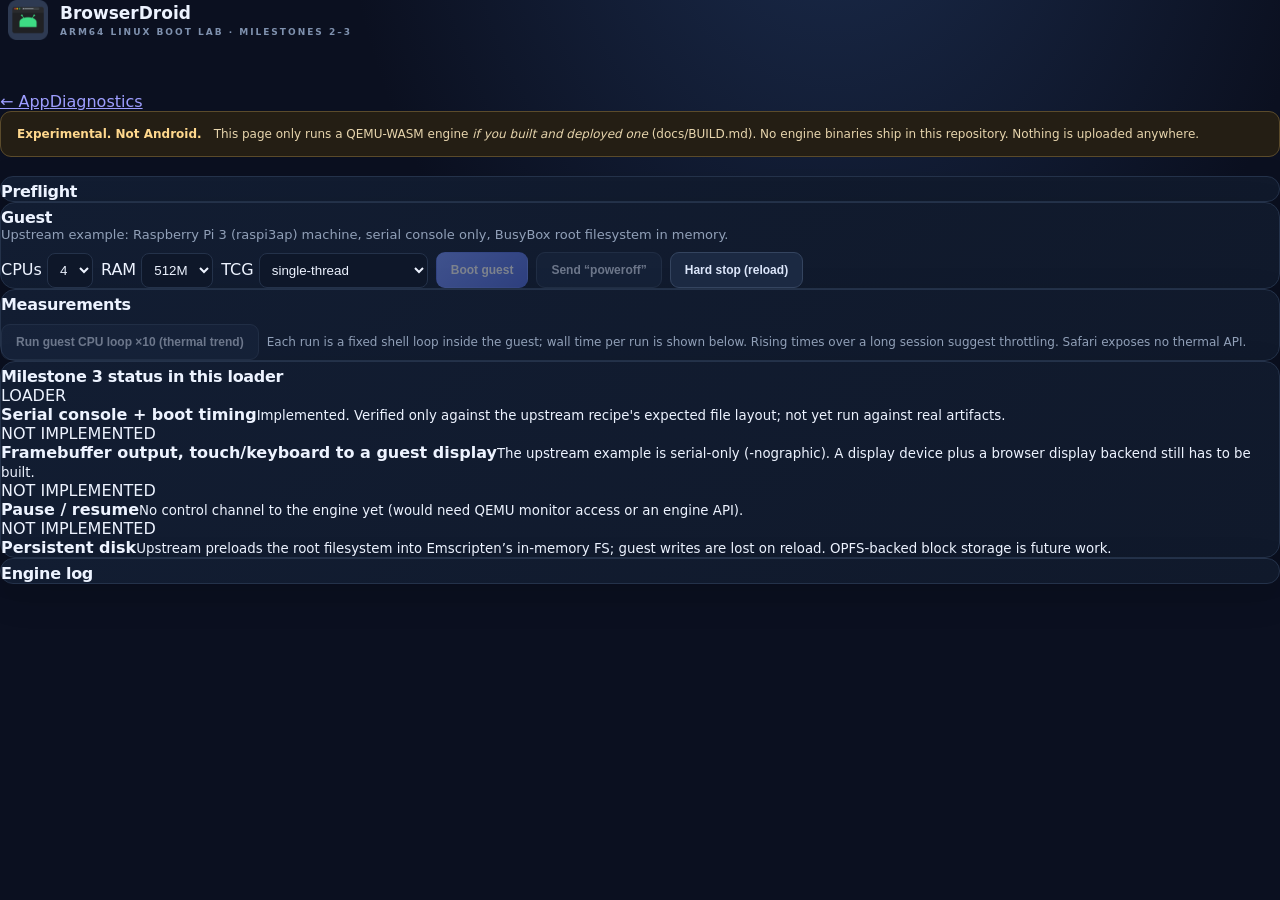
==== lab.html @ a21ec4db "Add files via upload" ====
<!doctype html>
<html lang="en">
<head>
  <meta charset="UTF-8">
  <meta name="viewport" content="width=device-width,initial-scale=1,viewport-fit=cover">
  <meta name="theme-color" content="#0b1020">
  <link rel="manifest" href="./manifest.webmanifest">
  <link rel="icon" href="./assets/favicon-32.png" type="image/png" sizes="32x32">
  <link rel="apple-touch-icon" href="./assets/apple-touch-icon.png">
  <link rel="stylesheet" href="./src/styles.css">
  <link rel="stylesheet" href="./src/diagnostics.css">
  <link rel="stylesheet" href="./vendor/xterm.css">
  <title>BrowserDroid — ARM64 Linux boot lab</title>
  <style>
    .lab-grid{display:grid;grid-template-columns:minmax(0,1fr);gap:14px}
    #terminal{background:#000;border-radius:10px;padding:6px;min-height:200px;overflow:hidden}
    .lab-controls{display:flex;gap:8px;flex-wrap:wrap;align-items:center;margin-top:10px}
    .lab-controls select{background:var(--panel2);color:var(--text);border:1px solid var(--line);border-radius:8px;padding:8px}
    .metrics div{display:grid;grid-template-columns:200px 1fr;gap:10px;padding:6px 0;border-top:1px solid var(--line);font-size:13px}
    .metrics div:first-child{border-top:0}.metrics b{color:#8495b1;font-weight:600}
    #bench-table{width:100%;font-size:12.5px;border-collapse:collapse;margin-top:8px}#bench-table td,#bench-table th{padding:4px 6px;border-top:1px solid var(--line);text-align:left}
    #log{max-height:180px;overflow:auto;font:11.5px ui-monospace,monospace;color:var(--muted);white-space:pre-wrap;margin:0}
  </style>
</head>
<body>
  <div class="diag-page">
    <header class="diag-top">
      <a class="brand" href="./"><img class="brand-icon" src="./assets/icon-192.png" alt="BrowserDroid" width="40" height="40"><span>BrowserDroid<small>ARM64 LINUX BOOT LAB · MILESTONES 2–3</small></span></a>
      <nav><a href="./">← App</a><a href="./diagnostics.html">Diagnostics</a></nav>
    </header>

    <div class="notice"><strong>Experimental. Not Android.</strong><span>This page only runs a QEMU-WASM engine <em>if you built and deployed one</em> (docs/BUILD.md). No engine binaries ship in this repository. Nothing is uploaded anywhere.</span></div>

    <section class="panel diag-group"><h2>Preflight</h2><div id="preflight"></div></section>

    <section class="panel diag-group"><h2>Guest</h2>
      <p class="legend" style="margin:0 0 8px;color:var(--muted);font-size:13px">Upstream example: Raspberry Pi 3 (raspi3ap) machine, serial console only, BusyBox root filesystem in memory.</p>
      <div class="lab-controls">
        <label>CPUs <select id="opt-smp"><option>1</option><option>2</option><option selected>4</option></select></label>
        <label>RAM <select id="opt-ram"><option>256M</option><option selected>512M</option></select></label>
        <label>TCG <select id="opt-mttcg"><option value="single" selected>single-thread</option><option value="multi">multi-thread (MTTCG)</option></select></label>
        <button class="btn primary" id="boot-btn" disabled>Boot guest</button>
        <button class="btn secondary" id="poweroff-btn" disabled>Send “poweroff”</button>
        <button class="btn secondary" id="stop-btn">Hard stop (reload)</button>
      </div>
      <div id="terminal" style="margin-top:12px" hidden></div>
    </section>

    <section class="panel diag-group"><h2>Measurements</h2>
      <div class="metrics" id="metrics"></div>
      <div class="lab-controls"><button class="btn secondary" id="bench-btn" disabled>Run guest CPU loop ×10 (thermal trend)</button><span id="bench-note" style="color:var(--muted);font-size:12px">Each run is a fixed shell loop inside the guest; wall time per run is shown below. Rising times over a long session suggest throttling. Safari exposes no thermal API.</span></div>
      <table id="bench-table" hidden><thead><tr><th>Run</th><th>Wall time</th><th>Main-thread max lag</th></tr></thead><tbody></tbody></table>
    </section>

    <section class="panel diag-group"><h2>Milestone 3 status in this loader</h2>
      <div class="diag-row"><span class="badge s-PASS">LOADER</span><div><strong>Serial console + boot timing</strong><small>Implemented. Verified only against the upstream recipe's expected file layout; not yet run against real artifacts.</small></div></div>
      <div class="diag-row"><span class="badge s-NA">NOT IMPLEMENTED</span><div><strong>Framebuffer output, touch/keyboard to a guest display</strong><small>The upstream example is serial-only (-nographic). A display device plus a browser display backend still has to be built.</small></div></div>
      <div class="diag-row"><span class="badge s-NA">NOT IMPLEMENTED</span><div><strong>Pause / resume</strong><small>No control channel to the engine yet (would need QEMU monitor access or an engine API).</small></div></div>
      <div class="diag-row"><span class="badge s-NA">NOT IMPLEMENTED</span><div><strong>Persistent disk</strong><small>Upstream preloads the root filesystem into Emscripten’s in-memory FS; guest writes are lost on reload. OPFS-backed block storage is future work.</small></div></div>
    </section>

    <section class="panel diag-group"><h2>Engine log</h2><pre id="log"></pre></section>
  </div>
  <script type="module" src="./src/lab.js"></script>
</body>
</html>
---- src/styles.css ----
:root{color-scheme:dark;--bg:#0b1020;--panel:#111a2d;--panel2:#0e1729;--line:#24324a;--text:#edf3ff;--muted:#91a0b8;--blue:#6c8cff;--cyan:#58d5df;--green:#56d6a0;--amber:#f4c46b;font-family:Inter,ui-sans-serif,system-ui,-apple-system,BlinkMacSystemFont,"Segoe UI",sans-serif}*{box-sizing:border-box}body{margin:0;background:radial-gradient(ellipse at 65% -20%,#1b2c4d 0,transparent 42%),var(--bg);color:var(--text);min-height:100vh}.app-shell{min-height:100vh;display:grid;grid-template-columns:245px minmax(0,1fr)}.sidebar{border-right:1px solid var(--line);background:#0a1120;padding:26px 17px;display:flex;flex-direction:column;min-height:100vh}.brand{display:flex;gap:12px;align-items:center;color:var(--text);font-weight:750;font-size:17px;text-decoration:none;margin:0 8px 52px}.brand small{display:block;color:#7f91ae;font-size:9px;letter-spacing:2px;margin-top:4px}.brand-mark{display:grid;place-items:center;width:39px;height:39px;border-radius:12px;background:linear-gradient(145deg,#829cff,#4e65d9);font-size:22px;color:white;box-shadow:0 8px 25px #536bd744}.nav-label,.eyebrow{font-size:10px;letter-spacing:1.7px;font-weight:750;color:#8495b1}.nav-label{padding:0 11px 12px}.nav-item{width:100%;border:0;background:transparent;color:#a9b7ce;text-align:left;padding:12px;border-radius:9px;margin:3px 0;display:flex;gap:12px;align-items:center;font:inherit;font-size:13px;cursor:pointer}.nav-item span{font-size:18px;width:20px;text-align:center}.nav-item b{margin-left:auto;font-size:11px;color:#8fa1bd}.nav-item.active,.nav-item:hover{background:#182642;color:#fff}.sidebar-bottom{margin-top:auto;color:#8495ae;font-size:11px;line-height:1.6;padding:15px 9px 0}.sidebar-bottom p{margin:9px 0}.sidebar-bottom a{color:#9db2ff;text-decoration:none}.local-chip,.status-pill{display:inline-flex;align-items:center;gap:8px;border:1px solid #29483f;background:#10251f;color:#8de0b9;border-radius:30px;padding:7px 10px;font-size:10px}.local-chip i,.status-pill i{width:6px;height:6px;background:var(--green);border-radius:50%}.main{min-width:0;padding:28px clamp(18px,3vw,44px) 20px;max-width:1600px;width:100%;margin:auto}.topbar{display:flex;align-items:center;justify-content:space-between;margin-bottom:27px}.topbar h1{font-size:26px;letter-spacing:-.8px;margin:5px 0 0}.top-actions{display:flex;align-items:center;gap:15px}.avatar,.icon-btn{border:1px solid var(--line);background:#172239;color:#dce6fa;border-radius:11px;width:37px;height:37px}.mobile-menu{display:none}.view{display:none}.view.active{display:block}.notice{display:flex;gap:12px;align-items:flex-start;padding:13px 16px;border:1px solid #5b4b2b;background:#241e14;border-radius:11px;color:#e7d5ad;font-size:12px;line-height:1.5;margin-bottom:19px}.notice strong{white-space:nowrap;color:#ffd88d}.device-layout{display:grid;grid-template-columns:minmax(0,1.55fr) minmax(280px,.85fr);gap:18px}.panel{background:linear-gradient(145deg,#121d32,#10192b);border:1px solid var(--line);border-radius:15px;box-shadow:0 12px 36px #0002}.device-panel{padding:19px}.panel-head{display:flex;justify-content:space-between;align-items:center}.panel h2{font-size:16px;margin:5px 0 0;letter-spacing:-.3px}.tag{font-size:9px;letter-spacing:1px;border-radius:5px;padding:6px 8px}.muted{color:#91a0b8;background:#202b40}.device-stage{min-height:480px;display:grid;place-items:center;margin:16px 0;background:radial-gradient(ellipse,#1c2d4c 0,transparent 65%);border:1px dashed #2d3c56;border-radius:12px}.phone-frame{width:226px;height:425px;border:6px solid #3a4962;border-radius:31px;padding:7px;background:#070b13;box-shadow:0 25px 60px #0008;position:relative}.phone-camera{position:absolute;z-index:2;top:8px;left:50%;transform:translateX(-50%);width:54px;height:10px;background:#02050a;border-radius:20px}.phone-screen{height:100%;border-radius:20px;background:linear-gradient(160deg,#17233a,#0c1323 65%);display:flex;flex-direction:column;align-items:center;text-align:center;padding:16px 17px;color:#dce6fa}.screen-status{display:flex;justify-content:space-between;width:100%;font-size:9px;color:#9eacc3}.android-mark{font-size:49px;color:#819bff;margin-top:55px}.phone-screen h3{font-size:17px;line-height:1.3;margin:6px 0}.phone-screen p{font-size:10px;line-height:1.6;color:#94a4bd}.boot-state{font-size:9px;color:#e5c47f;margin-top:auto;margin-bottom:17px}.boot-state span{display:inline-block;width:6px;height:6px;border-radius:50%;background:var(--amber);margin-right:5px}.device-controls{display:flex;align-items:center;gap:10px;flex-wrap:wrap}.btn{border:1px solid transparent;border-radius:9px;padding:10px 14px;font-weight:650;font-size:12px;cursor:pointer}.btn:disabled{opacity:.45;cursor:not-allowed}.primary{background:linear-gradient(135deg,#7894ff,#526de0);color:white}.secondary{background:#1b2942;border-color:#34445f;color:#dce6fa}.control-hint{font-size:10px;color:#8191aa}.right-column{display:flex;flex-direction:column;gap:18px}.quick-panel,.specs-panel{padding:18px}.count{background:#1c2c49;color:#a9bcff;border-radius:7px;padding:5px 9px;font-size:11px}.muted-copy{font-size:11px;line-height:1.6;color:var(--muted);margin:12px 0}.dropzone{border:1px dashed #526b9a;border-radius:10px;background:#15233b;min-height:108px;display:flex;flex-direction:column;justify-content:center;align-items:center;cursor:pointer;gap:5px}.dropzone:hover{border-color:#8ca4ff;background:#1a2b4a}.upload-icon{font-size:22px;color:#9cb0ff}.dropzone strong{font-size:12px}.dropzone small{font-size:10px;color:#91a0b8}.recent-list{margin-top:12px}.empty-small{font-size:11px;color:#7f8fa9;padding:12px 0}.recent-item{display:flex;align-items:center;gap:9px;padding:8px 0;border-bottom:1px solid #202d43;font-size:11px}.file-icon{display:grid;place-items:center;width:29px;height:32px;background:#25375b;border-radius:6px;color:#b5c4ff;font-size:9px;font-weight:bold}.recent-item span:nth-child(2){overflow:hidden;text-overflow:ellipsis;white-space:nowrap;flex:1}.recent-item small{color:#8393ac}.text-btn{border:0;background:none;color:#9eb2ff;padding:12px 0 0;font-size:11px;cursor:pointer}.spec-row{display:flex;justify-content:space-between;gap:10px;padding:12px 0;border-bottom:1px solid #26334a;font-size:10px;color:#93a2b9}.spec-row:last-child{border:0}.spec-row b{font-weight:600;color:#d6e0f2;text-align:right}.section-intro{display:flex;align-items:center;justify-content:space-between;gap:20px;margin:5px 0 22px}.section-intro h2{font-size:23px;margin:6px 0}.section-intro p{font-size:12px;color:var(--muted);margin:0}.table-panel{overflow:hidden}.table-head,.apk-row{display:grid;grid-template-columns:minmax(160px,2fr) 1fr 1fr 100px;gap:15px;align-items:center;padding:14px 18px}.table-head{font-size:9px;letter-spacing:1px;color:#8495b1;background:#0d1627}.apk-row{border-top:1px solid #26334a;font-size:11px}.apk-name{display:flex;align-items:center;gap:10px;min-width:0}.apk-name strong{overflow:hidden;text-overflow:ellipsis;white-space:nowrap}.apk-row small{color:#8b9bb4}.row-actions{display:flex;gap:8px}.mini-btn{border:1px solid #34445f;background:#1b2942;color:#b9c9e5;border-radius:6px;padding:6px 8px;font-size:10px;cursor:pointer}.mini-btn.danger{color:#ff9b9b}.empty-state{padding:35px;text-align:center;color:#8292ab;font-size:12px}.storage-grid{display:grid;grid-template-columns:repeat(3,minmax(0,1fr));gap:15px}.storage-card{padding:19px;display:flex;flex-direction:column;align-items:flex-start;min-height:200px}.storage-card h2{font-size:24px;margin:16px 0 3px}.storage-card p{color:#91a0b8;font-size:11px;margin:0 0 16px}.storage-card small{font-size:10px;color:#8495b1;line-height:1.5;margin-top:12px}.meter{width:100%;height:6px;background:#26344c;border-radius:10px;margin:0 0 5px;overflow:hidden}.meter span{display:block;height:100%;width:0;background:linear-gradient(90deg,#718dff,#55d3d9)}.storage-warning,.roadmap-note{margin-top:17px;padding:18px}.storage-warning{border-color:#57492c;background:#211d15}.storage-warning strong{font-size:12px;color:#f1cf87}.storage-warning p,.roadmap-note p{font-size:11px;line-height:1.7;color:#aab7cb;margin-bottom:0}.status-table{padding:5px 18px}.status-line{display:flex;justify-content:space-between;gap:20px;padding:15px 0;border-bottom:1px solid #26334a;font-size:12px}.status-line:last-child{border:0}.done,.planned{font-size:10px;font-weight:650}.done{color:#70dcae}.planned{color:#e6bd73}.roadmap-note h3{font-size:14px;margin:0}.roadmap-note a{display:inline-block;margin-top:12px;color:#a5b8ff;font-size:11px;text-decoration:none}footer{text-align:center;color:#63738e;font-size:10px;padding:28px 0 8px}.toast{position:fixed;bottom:22px;left:50%;transform:translate(-50%,20px);opacity:0;pointer-events:none;background:#e8efff;color:#14213b;padding:11px 16px;border-radius:9px;font-size:12px;box-shadow:0 10px 30px #0005;transition:.2s;z-index:20}.toast.show{opacity:1;transform:translate(-50%,0)}@media(max-width:1050px){.device-layout{grid-template-columns:1fr}.right-column{display:grid;grid-template-columns:1fr 1fr}.device-stage{min-height:440px}}@media(max-width:760px){.app-shell{display:block}.sidebar{position:fixed;z-index:10;inset:0 auto 0 0;width:260px;transform:translateX(-105%);transition:transform .2s;box-shadow:20px 0 50px #0008}.sidebar.open{transform:translateX(0)}.main{padding:19px 14px}.mobile-menu{display:block;margin-right:10px}.topbar{justify-content:flex-start;gap:10px}.topbar>div:nth-child(2){flex:1}.topbar h1{font-size:21px}.top-actions{gap:7px}.status-pill{font-size:0;padding:9px}.status-pill i{margin:0}.avatar{display:none}.right-column{grid-template-columns:1fr}.device-stage{min-height:420px}.section-intro{align-items:flex-start;flex-direction:column}.storage-grid{grid-template-columns:1fr}.table-head{display:none}.apk-row{grid-template-columns:minmax(120px,1fr) auto;gap:6px}.apk-row>.size-cell,.apk-row>.date-cell{display:none}.row-actions{justify-content:flex-end}.notice{flex-direction:column;gap:4px}.status-line{font-size:11px}.phone-frame{transform:scale(.94)}}
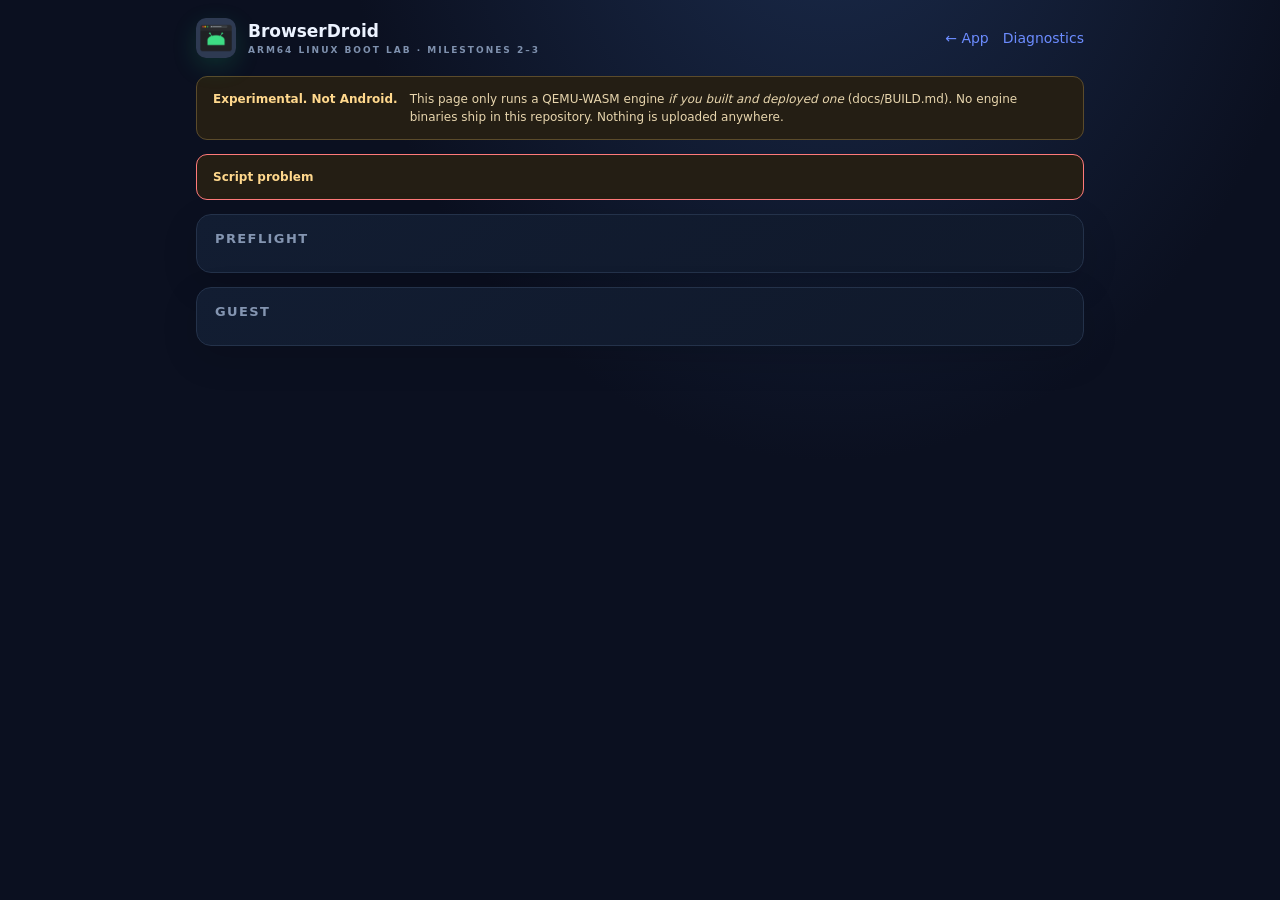
==== commit 61a79780: "Remove guest section and related controls from lab.html" ====
--- a/lab.html
+++ b/lab.html
@@ -31,36 +31,8 @@
 
     <div class="notice"><strong>Experimental. Not Android.</strong><span>This page only runs a QEMU-WASM engine <em>if you built and deployed one</em> (docs/BUILD.md). No engine binaries ship in this repository. Nothing is uploaded anywhere.</span></div>
 
+    <div id="fatal" class="notice" hidden style="border-color:#ff7a7a"><strong>Script problem</strong><span id="fatal-msg"></span></div>
+
     <section class="panel diag-group"><h2>Preflight</h2><div id="preflight"></div></section>
 
     <section class="panel diag-group"><h2>Guest</h2>
-      <p class="legend" style="margin:0 0 8px;color:var(--muted);font-size:13px">Upstream example: Raspberry Pi 3 (raspi3ap) machine, serial console only, BusyBox root filesystem in memory.</p>
-      <div class="lab-controls">
-        <label>CPUs <select id="opt-smp"><option>1</option><option>2</option><option selected>4</option></select></label>
-        <label>RAM <select id="opt-ram"><option>256M</option><option selected>512M</option></select></label>
-        <label>TCG <select id="opt-mttcg"><option value="single" selected>single-thread</option><option value="multi">multi-thread (MTTCG)</option></select></label>
-        <button class="btn primary" id="boot-btn" disabled>Boot guest</button>
-        <button class="btn secondary" id="poweroff-btn" disabled>Send “poweroff”</button>
-        <button class="btn secondary" id="stop-btn">Hard stop (reload)</button>
-      </div>
-      <div id="terminal" style="margin-top:12px" hidden></div>
-    </section>
-
-    <section class="panel diag-group"><h2>Measurements</h2>
-      <div class="metrics" id="metrics"></div>
-      <div class="lab-controls"><button class="btn secondary" id="bench-btn" disabled>Run guest CPU loop ×10 (thermal trend)</button><span id="bench-note" style="color:var(--muted);font-size:12px">Each run is a fixed shell loop inside the guest; wall time per run is shown below. Rising times over a long session suggest throttling. Safari exposes no thermal API.</span></div>
-      <table id="bench-table" hidden><thead><tr><th>Run</th><th>Wall time</th><th>Main-thread max lag</th></tr></thead><tbody></tbody></table>
-    </section>
-
-    <section class="panel diag-group"><h2>Milestone 3 status in this loader</h2>
-      <div class="diag-row"><span class="badge s-PASS">LOADER</span><div><strong>Serial console + boot timing</strong><small>Implemented. Verified only against the upstream recipe's expected file layout; not yet run against real artifacts.</small></div></div>
-      <div class="diag-row"><span class="badge s-NA">NOT IMPLEMENTED</span><div><strong>Framebuffer output, touch/keyboard to a guest display</strong><small>The upstream example is serial-only (-nographic). A display device plus a browser display backend still has to be built.</small></div></div>
-      <div class="diag-row"><span class="badge s-NA">NOT IMPLEMENTED</span><div><strong>Pause / resume</strong><small>No control channel to the engine yet (would need QEMU monitor access or an engine API).</small></div></div>
-      <div class="diag-row"><span class="badge s-NA">NOT IMPLEMENTED</span><div><strong>Persistent disk</strong><small>Upstream preloads the root filesystem into Emscripten’s in-memory FS; guest writes are lost on reload. OPFS-backed block storage is future work.</small></div></div>
-    </section>
-
-    <section class="panel diag-group"><h2>Engine log</h2><pre id="log"></pre></section>
-  </div>
-  <script type="module" src="./src/lab.js"></script>
-</body>
-</html>
--- a/src/styles.css
+++ b/src/styles.css
@@ -1 +1,2 @@
-:root{color-scheme:dark;--bg:#0b1020;--panel:#111a2d;--panel2:#0e1729;--line:#24324a;--text:#edf3ff;--muted:#91a0b8;--blue:#6c8cff;--cyan:#58d5df;--green:#56d6a0;--amber:#f4c46b;font-family:Inter,ui-sans-serif,system-ui,-apple-system,BlinkMacSystemFont,"Segoe UI",sans-serif}*{box-sizing:border-box}body{margin:0;background:radial-gradient(ellipse at 65% -20%,#1b2c4d 0,transparent 42%),var(--bg);color:var(--text);min-height:100vh}.app-shell{min-height:100vh;display:grid;grid-template-columns:245px minmax(0,1fr)}.sidebar{border-right:1px solid var(--line);background:#0a1120;padding:26px 17px;display:flex;flex-direction:column;min-height:100vh}.brand{display:flex;gap:12px;align-items:center;color:var(--text);font-weight:750;font-size:17px;text-decoration:none;margin:0 8px 52px}.brand small{display:block;color:#7f91ae;font-size:9px;letter-spacing:2px;margin-top:4px}.brand-mark{display:grid;place-items:center;width:39px;height:39px;border-radius:12px;background:linear-gradient(145deg,#829cff,#4e65d9);font-size:22px;color:white;box-shadow:0 8px 25px #536bd744}.nav-label,.eyebrow{font-size:10px;letter-spacing:1.7px;font-weight:750;color:#8495b1}.nav-label{padding:0 11px 12px}.nav-item{width:100%;border:0;background:transparent;color:#a9b7ce;text-align:left;padding:12px;border-radius:9px;margin:3px 0;display:flex;gap:12px;align-items:center;font:inherit;font-size:13px;cursor:pointer}.nav-item span{font-size:18px;width:20px;text-align:center}.nav-item b{margin-left:auto;font-size:11px;color:#8fa1bd}.nav-item.active,.nav-item:hover{background:#182642;color:#fff}.sidebar-bottom{margin-top:auto;color:#8495ae;font-size:11px;line-height:1.6;padding:15px 9px 0}.sidebar-bottom p{margin:9px 0}.sidebar-bottom a{color:#9db2ff;text-decoration:none}.local-chip,.status-pill{display:inline-flex;align-items:center;gap:8px;border:1px solid #29483f;background:#10251f;color:#8de0b9;border-radius:30px;padding:7px 10px;font-size:10px}.local-chip i,.status-pill i{width:6px;height:6px;background:var(--green);border-radius:50%}.main{min-width:0;padding:28px clamp(18px,3vw,44px) 20px;max-width:1600px;width:100%;margin:auto}.topbar{display:flex;align-items:center;justify-content:space-between;margin-bottom:27px}.topbar h1{font-size:26px;letter-spacing:-.8px;margin:5px 0 0}.top-actions{display:flex;align-items:center;gap:15px}.avatar,.icon-btn{border:1px solid var(--line);background:#172239;color:#dce6fa;border-radius:11px;width:37px;height:37px}.mobile-menu{display:none}.view{display:none}.view.active{display:block}.notice{display:flex;gap:12px;align-items:flex-start;padding:13px 16px;border:1px solid #5b4b2b;background:#241e14;border-radius:11px;color:#e7d5ad;font-size:12px;line-height:1.5;margin-bottom:19px}.notice strong{white-space:nowrap;color:#ffd88d}.device-layout{display:grid;grid-template-columns:minmax(0,1.55fr) minmax(280px,.85fr);gap:18px}.panel{background:linear-gradient(145deg,#121d32,#10192b);border:1px solid var(--line);border-radius:15px;box-shadow:0 12px 36px #0002}.device-panel{padding:19px}.panel-head{display:flex;justify-content:space-between;align-items:center}.panel h2{font-size:16px;margin:5px 0 0;letter-spacing:-.3px}.tag{font-size:9px;letter-spacing:1px;border-radius:5px;padding:6px 8px}.muted{color:#91a0b8;background:#202b40}.device-stage{min-height:480px;display:grid;place-items:center;margin:16px 0;background:radial-gradient(ellipse,#1c2d4c 0,transparent 65%);border:1px dashed #2d3c56;border-radius:12px}.phone-frame{width:226px;height:425px;border:6px solid #3a4962;border-radius:31px;padding:7px;background:#070b13;box-shadow:0 25px 60px #0008;position:relative}.phone-camera{position:absolute;z-index:2;top:8px;left:50%;transform:translateX(-50%);width:54px;height:10px;background:#02050a;border-radius:20px}.phone-screen{height:100%;border-radius:20px;background:linear-gradient(160deg,#17233a,#0c1323 65%);display:flex;flex-direction:column;align-items:center;text-align:center;padding:16px 17px;color:#dce6fa}.screen-status{display:flex;justify-content:space-between;width:100%;font-size:9px;color:#9eacc3}.android-mark{font-size:49px;color:#819bff;margin-top:55px}.phone-screen h3{font-size:17px;line-height:1.3;margin:6px 0}.phone-screen p{font-size:10px;line-height:1.6;color:#94a4bd}.boot-state{font-size:9px;color:#e5c47f;margin-top:auto;margin-bottom:17px}.boot-state span{display:inline-block;width:6px;height:6px;border-radius:50%;background:var(--amber);margin-right:5px}.device-controls{display:flex;align-items:center;gap:10px;flex-wrap:wrap}.btn{border:1px solid transparent;border-radius:9px;padding:10px 14px;font-weight:650;font-size:12px;cursor:pointer}.btn:disabled{opacity:.45;cursor:not-allowed}.primary{background:linear-gradient(135deg,#7894ff,#526de0);color:white}.secondary{background:#1b2942;border-color:#34445f;color:#dce6fa}.control-hint{font-size:10px;color:#8191aa}.right-column{display:flex;flex-direction:column;gap:18px}.quick-panel,.specs-panel{padding:18px}.count{background:#1c2c49;color:#a9bcff;border-radius:7px;padding:5px 9px;font-size:11px}.muted-copy{font-size:11px;line-height:1.6;color:var(--muted);margin:12px 0}.dropzone{border:1px dashed #526b9a;border-radius:10px;background:#15233b;min-height:108px;display:flex;flex-direction:column;justify-content:center;align-items:center;cursor:pointer;gap:5px}.dropzone:hover{border-color:#8ca4ff;background:#1a2b4a}.upload-icon{font-size:22px;color:#9cb0ff}.dropzone strong{font-size:12px}.dropzone small{font-size:10px;color:#91a0b8}.recent-list{margin-top:12px}.empty-small{font-size:11px;color:#7f8fa9;padding:12px 0}.recent-item{display:flex;align-items:center;gap:9px;padding:8px 0;border-bottom:1px solid #202d43;font-size:11px}.file-icon{display:grid;place-items:center;width:29px;height:32px;background:#25375b;border-radius:6px;color:#b5c4ff;font-size:9px;font-weight:bold}.recent-item span:nth-child(2){overflow:hidden;text-overflow:ellipsis;white-space:nowrap;flex:1}.recent-item small{color:#8393ac}.text-btn{border:0;background:none;color:#9eb2ff;padding:12px 0 0;font-size:11px;cursor:pointer}.spec-row{display:flex;justify-content:space-between;gap:10px;padding:12px 0;border-bottom:1px solid #26334a;font-size:10px;color:#93a2b9}.spec-row:last-child{border:0}.spec-row b{font-weight:600;color:#d6e0f2;text-align:right}.section-intro{display:flex;align-items:center;justify-content:space-between;gap:20px;margin:5px 0 22px}.section-intro h2{font-size:23px;margin:6px 0}.section-intro p{font-size:12px;color:var(--muted);margin:0}.table-panel{overflow:hidden}.table-head,.apk-row{display:grid;grid-template-columns:minmax(160px,2fr) 1fr 1fr 100px;gap:15px;align-items:center;padding:14px 18px}.table-head{font-size:9px;letter-spacing:1px;color:#8495b1;background:#0d1627}.apk-row{border-top:1px solid #26334a;font-size:11px}.apk-name{display:flex;align-items:center;gap:10px;min-width:0}.apk-name strong{overflow:hidden;text-overflow:ellipsis;white-space:nowrap}.apk-row small{color:#8b9bb4}.row-actions{display:flex;gap:8px}.mini-btn{border:1px solid #34445f;background:#1b2942;color:#b9c9e5;border-radius:6px;padding:6px 8px;font-size:10px;cursor:pointer}.mini-btn.danger{color:#ff9b9b}.empty-state{padding:35px;text-align:center;color:#8292ab;font-size:12px}.storage-grid{display:grid;grid-template-columns:repeat(3,minmax(0,1fr));gap:15px}.storage-card{padding:19px;display:flex;flex-direction:column;align-items:flex-start;min-height:200px}.storage-card h2{font-size:24px;margin:16px 0 3px}.storage-card p{color:#91a0b8;font-size:11px;margin:0 0 16px}.storage-card small{font-size:10px;color:#8495b1;line-height:1.5;margin-top:12px}.meter{width:100%;height:6px;background:#26344c;border-radius:10px;margin:0 0 5px;overflow:hidden}.meter span{display:block;height:100%;width:0;background:linear-gradient(90deg,#718dff,#55d3d9)}.storage-warning,.roadmap-note{margin-top:17px;padding:18px}.storage-warning{border-color:#57492c;background:#211d15}.storage-warning strong{font-size:12px;color:#f1cf87}.storage-warning p,.roadmap-note p{font-size:11px;line-height:1.7;color:#aab7cb;margin-bottom:0}.status-table{padding:5px 18px}.status-line{display:flex;justify-content:space-between;gap:20px;padding:15px 0;border-bottom:1px solid #26334a;font-size:12px}.status-line:last-child{border:0}.done,.planned{font-size:10px;font-weight:650}.done{color:#70dcae}.planned{color:#e6bd73}.roadmap-note h3{font-size:14px;margin:0}.roadmap-note a{display:inline-block;margin-top:12px;color:#a5b8ff;font-size:11px;text-decoration:none}footer{text-align:center;color:#63738e;font-size:10px;padding:28px 0 8px}.toast{position:fixed;bottom:22px;left:50%;transform:translate(-50%,20px);opacity:0;pointer-events:none;background:#e8efff;color:#14213b;padding:11px 16px;border-radius:9px;font-size:12px;box-shadow:0 10px 30px #0005;transition:.2s;z-index:20}.toast.show{opacity:1;transform:translate(-50%,0)}@media(max-width:1050px){.device-layout{grid-template-columns:1fr}.right-column{display:grid;grid-template-columns:1fr 1fr}.device-stage{min-height:440px}}@media(max-width:760px){.app-shell{display:block}.sidebar{position:fixed;z-index:10;inset:0 auto 0 0;width:260px;transform:translateX(-105%);transition:transform .2s;box-shadow:20px 0 50px #0008}.sidebar.open{transform:translateX(0)}.main{padding:19px 14px}.mobile-menu{display:block;margin-right:10px}.topbar{justify-content:flex-start;gap:10px}.topbar>div:nth-child(2){flex:1}.topbar h1{font-size:21px}.top-actions{gap:7px}.status-pill{font-size:0;padding:9px}.status-pill i{margin:0}.avatar{display:none}.right-column{grid-template-columns:1fr}.device-stage{min-height:420px}.section-intro{align-items:flex-start;flex-direction:column}.storage-grid{grid-template-columns:1fr}.table-head{display:none}.apk-row{grid-template-columns:minmax(120px,1fr) auto;gap:6px}.apk-row>.size-cell,.apk-row>.date-cell{display:none}.row-actions{justify-content:flex-end}.notice{flex-direction:column;gap:4px}.status-line{font-size:11px}.phone-frame{transform:scale(.94)}}+:root{color-scheme:dark;--bg:#0b1020;--panel:#111a2d;--panel2:#0e1729;--line:#24324a;--text:#edf3ff;--muted:#91a0b8;--blue:#6c8cff;--cyan:#58d5df;--green:#56d6a0;--amber:#f4c46b;font-family:Inter,ui-sans-serif,system-ui,-apple-system,BlinkMacSystemFont,"Segoe UI",sans-serif}*{box-sizing:border-box}body{margin:0;background:radial-gradient(ellipse at 65% -20%,#1b2c4d 0,transparent 42%),var(--bg);color:var(--text);min-height:100vh}.app-shell{min-height:100vh;display:grid;grid-template-columns:245px minmax(0,1fr)}.sidebar{border-right:1px solid var(--line);background:#0a1120;padding:26px 17px;display:flex;flex-direction:column;min-height:100vh}.brand{display:flex;gap:12px;align-items:center;color:var(--text);font-weight:750;font-size:17px;text-decoration:none;margin:0 8px 52px}.brand small{display:block;color:#7f91ae;font-size:9px;letter-spacing:2px;margin-top:4px}.brand-mark{display:grid;place-items:center;width:39px;height:39px;border-radius:12px;background:linear-gradient(145deg,#829cff,#4e65d9);font-size:22px;color:white;box-shadow:0 8px 25px #536bd744}.nav-label,.eyebrow{font-size:10px;letter-spacing:1.7px;font-weight:750;color:#8495b1}.nav-label{padding:0 11px 12px}.nav-item{width:100%;border:0;background:transparent;color:#a9b7ce;text-align:left;padding:12px;border-radius:9px;margin:3px 0;display:flex;gap:12px;align-items:center;font:inherit;font-size:13px;cursor:pointer}.nav-item span{font-size:18px;width:20px;text-align:center}.nav-item b{margin-left:auto;font-size:11px;color:#8fa1bd}.nav-item.active,.nav-item:hover{background:#182642;color:#fff}.sidebar-bottom{margin-top:auto;color:#8495ae;font-size:11px;line-height:1.6;padding:15px 9px 0}.sidebar-bottom p{margin:9px 0}.sidebar-bottom a{color:#9db2ff;text-decoration:none}.local-chip,.status-pill{display:inline-flex;align-items:center;gap:8px;border:1px solid #29483f;background:#10251f;color:#8de0b9;border-radius:30px;padding:7px 10px;font-size:10px}.local-chip i,.status-pill i{width:6px;height:6px;background:var(--green);border-radius:50%}.main{min-width:0;padding:28px clamp(18px,3vw,44px) 20px;max-width:1600px;width:100%;margin:auto}.topbar{display:flex;align-items:center;justify-content:space-between;margin-bottom:27px}.topbar h1{font-size:26px;letter-spacing:-.8px;margin:5px 0 0}.top-actions{display:flex;align-items:center;gap:15px}.avatar,.icon-btn{border:1px solid var(--line);background:#172239;color:#dce6fa;border-radius:11px;width:37px;height:37px}.mobile-menu{display:none}.view{display:none}.view.active{display:block}.notice{display:flex;gap:12px;align-items:flex-start;padding:13px 16px;border:1px solid #5b4b2b;background:#241e14;border-radius:11px;color:#e7d5ad;font-size:12px;line-height:1.5;margin-bottom:19px}.notice strong{white-space:nowrap;color:#ffd88d}.device-layout{display:grid;grid-template-columns:minmax(0,1.55fr) minmax(280px,.85fr);gap:18px}.panel{background:linear-gradient(145deg,#121d32,#10192b);border:1px solid var(--line);border-radius:15px;box-shadow:0 12px 36px #0002}.device-panel{padding:19px}.panel-head{display:flex;justify-content:space-between;align-items:center}.panel h2{font-size:16px;margin:5px 0 0;letter-spacing:-.3px}.tag{font-size:9px;letter-spacing:1px;border-radius:5px;padding:6px 8px}.muted{color:#91a0b8;background:#202b40}.device-stage{min-height:480px;display:grid;place-items:center;margin:16px 0;background:radial-gradient(ellipse,#1c2d4c 0,transparent 65%);border:1px dashed #2d3c56;border-radius:12px}.phone-frame{width:226px;height:425px;border:6px solid #3a4962;border-radius:31px;padding:7px;background:#070b13;box-shadow:0 25px 60px #0008;position:relative}.phone-camera{position:absolute;z-index:2;top:8px;left:50%;transform:translateX(-50%);width:54px;height:10px;background:#02050a;border-radius:20px}.phone-screen{height:100%;border-radius:20px;background:linear-gradient(160deg,#17233a,#0c1323 65%);display:flex;flex-direction:column;align-items:center;text-align:center;padding:16px 17px;color:#dce6fa}.screen-status{display:flex;justify-content:space-between;width:100%;font-size:9px;color:#9eacc3}.android-mark{font-size:49px;color:#819bff;margin-top:55px}.phone-screen h3{font-size:17px;line-height:1.3;margin:6px 0}.phone-screen p{font-size:10px;line-height:1.6;color:#94a4bd}.boot-state{font-size:9px;color:#e5c47f;margin-top:auto;margin-bottom:17px}.boot-state span{display:inline-block;width:6px;height:6px;border-radius:50%;background:var(--amber);margin-right:5px}.device-controls{display:flex;align-items:center;gap:10px;flex-wrap:wrap}.btn{border:1px solid transparent;border-radius:9px;padding:10px 14px;font-weight:650;font-size:12px;cursor:pointer}.btn:disabled{opacity:.45;cursor:not-allowed}.primary{background:linear-gradient(135deg,#7894ff,#526de0);color:white}.secondary{background:#1b2942;border-color:#34445f;color:#dce6fa}.control-hint{font-size:10px;color:#8191aa}.right-column{display:flex;flex-direction:column;gap:18px}.quick-panel,.specs-panel{padding:18px}.count{background:#1c2c49;color:#a9bcff;border-radius:7px;padding:5px 9px;font-size:11px}.muted-copy{font-size:11px;line-height:1.6;color:var(--muted);margin:12px 0}.dropzone{border:1px dashed #526b9a;border-radius:10px;background:#15233b;min-height:108px;display:flex;flex-direction:column;justify-content:center;align-items:center;cursor:pointer;gap:5px}.dropzone:hover{border-color:#8ca4ff;background:#1a2b4a}.upload-icon{font-size:22px;color:#9cb0ff}.dropzone strong{font-size:12px}.dropzone small{font-size:10px;color:#91a0b8}.recent-list{margin-top:12px}.empty-small{font-size:11px;color:#7f8fa9;padding:12px 0}.recent-item{display:flex;align-items:center;gap:9px;padding:8px 0;border-bottom:1px solid #202d43;font-size:11px}.file-icon{display:grid;place-items:center;width:29px;height:32px;background:#25375b;border-radius:6px;color:#b5c4ff;font-size:9px;font-weight:bold}.recent-item span:nth-child(2){overflow:hidden;text-overflow:ellipsis;white-space:nowrap;flex:1}.recent-item small{color:#8393ac}.text-btn{border:0;background:none;color:#9eb2ff;padding:12px 0 0;font-size:11px;cursor:pointer}.spec-row{display:flex;justify-content:space-between;gap:10px;padding:12px 0;border-bottom:1px solid #26334a;font-size:10px;color:#93a2b9}.spec-row:last-child{border:0}.spec-row b{font-weight:600;color:#d6e0f2;text-align:right}.section-intro{display:flex;align-items:center;justify-content:space-between;gap:20px;margin:5px 0 22px}.section-intro h2{font-size:23px;margin:6px 0}.section-intro p{font-size:12px;color:var(--muted);margin:0}.table-panel{overflow:hidden}.table-head,.apk-row{display:grid;grid-template-columns:minmax(160px,2fr) 1fr 1fr 100px;gap:15px;align-items:center;padding:14px 18px}.table-head{font-size:9px;letter-spacing:1px;color:#8495b1;background:#0d1627}.apk-row{border-top:1px solid #26334a;font-size:11px}.apk-name{display:flex;align-items:center;gap:10px;min-width:0}.apk-name strong{overflow:hidden;text-overflow:ellipsis;white-space:nowrap}.apk-row small{color:#8b9bb4}.row-actions{display:flex;gap:8px}.mini-btn{border:1px solid #34445f;background:#1b2942;color:#b9c9e5;border-radius:6px;padding:6px 8px;font-size:10px;cursor:pointer}.mini-btn.danger{color:#ff9b9b}.empty-state{padding:35px;text-align:center;color:#8292ab;font-size:12px}.storage-grid{display:grid;grid-template-columns:repeat(3,minmax(0,1fr));gap:15px}.storage-card{padding:19px;display:flex;flex-direction:column;align-items:flex-start;min-height:200px}.storage-card h2{font-size:24px;margin:16px 0 3px}.storage-card p{color:#91a0b8;font-size:11px;margin:0 0 16px}.storage-card small{font-size:10px;color:#8495b1;line-height:1.5;margin-top:12px}.meter{width:100%;height:6px;background:#26344c;border-radius:10px;margin:0 0 5px;overflow:hidden}.meter span{display:block;height:100%;width:0;background:linear-gradient(90deg,#718dff,#55d3d9)}.storage-warning,.roadmap-note{margin-top:17px;padding:18px}.storage-warning{border-color:#57492c;background:#211d15}.storage-warning strong{font-size:12px;color:#f1cf87}.storage-warning p,.roadmap-note p{font-size:11px;line-height:1.7;color:#aab7cb;margin-bottom:0}.status-table{padding:5px 18px}.status-line{display:flex;justify-content:space-between;gap:20px;padding:15px 0;border-bottom:1px solid #26334a;font-size:12px}.status-line:last-child{border:0}.done,.planned{font-size:10px;font-weight:650}.done{color:#70dcae}.planned{color:#e6bd73}.roadmap-note h3{font-size:14px;margin:0}.roadmap-note a{display:inline-block;margin-top:12px;color:#a5b8ff;font-size:11px;text-decoration:none}footer{text-align:center;color:#63738e;font-size:10px;padding:28px 0 8px}.toast{position:fixed;bottom:22px;left:50%;transform:translate(-50%,20px);opacity:0;pointer-events:none;background:#e8efff;color:#14213b;padding:11px 16px;border-radius:9px;font-size:12px;box-shadow:0 10px 30px #0005;transition:.2s;z-index:20}.toast.show{opacity:1;transform:translate(-50%,0)}@media(max-width:1050px){.device-layout{grid-template-columns:1fr}.right-column{display:grid;grid-template-columns:1fr 1fr}.device-stage{min-height:440px}}@media(max-width:760px){.app-shell{display:block}.sidebar{position:fixed;z-index:10;inset:0 auto 0 0;width:260px;transform:translateX(-105%);transition:transform .2s;box-shadow:20px 0 50px #0008}.sidebar.open{transform:translateX(0)}.main{padding:19px 14px}.mobile-menu{display:block;margin-right:10px}.topbar{justify-content:flex-start;gap:10px}.topbar>div:nth-child(2){flex:1}.topbar h1{font-size:21px}.top-actions{gap:7px}.status-pill{font-size:0;padding:9px}.status-pill i{margin:0}.avatar{display:none}.right-column{grid-template-columns:1fr}.device-stage{min-height:420px}.section-intro{align-items:flex-start;flex-direction:column}.storage-grid{grid-template-columns:1fr}.table-head{display:none}.apk-row{grid-template-columns:minmax(120px,1fr) auto;gap:6px}.apk-row>.size-cell,.apk-row>.date-cell{display:none}.row-actions{justify-content:flex-end}.notice{flex-direction:column;gap:4px}.status-line{font-size:11px}.phone-frame{transform:scale(.94)}}
+a.nav-item{text-decoration:none;box-sizing:border-box}.brand-icon{border-radius:12px;display:block;box-shadow:0 8px 25px #1fae6a33}
--- a/src/diagnostics.css
+++ b/src/diagnostics.css
@@ -0,0 +1,19 @@
+.diag-page{max-width:920px;margin:0 auto;padding:calc(18px + env(safe-area-inset-top)) 16px calc(40px + env(safe-area-inset-bottom))}
+.diag-top{display:flex;align-items:center;justify-content:space-between;gap:12px;margin-bottom:18px}
+.diag-top .brand{margin:0}.diag-top nav{display:flex;gap:14px}.diag-top nav a{color:var(--blue);text-decoration:none;font-size:14px}
+.brand-icon{border-radius:10px;display:block}
+.diag-page .notice{margin-bottom:14px}
+.verdict{padding:18px;margin-bottom:14px;border-left:4px solid var(--amber)}
+.verdict.v-ok{border-left-color:var(--green)}.verdict.v-bad{border-left-color:#ff7a7a}.verdict.v-warn{border-left-color:var(--amber)}
+.verdict h2{margin:0 0 6px;font-size:17px}.verdict p{margin:0 0 8px;color:var(--muted);font-size:14px;line-height:1.45}.verdict small{color:var(--muted)}
+.verdict-actions{margin-top:12px;display:flex;gap:8px;flex-wrap:wrap}
+.verdict textarea{width:100%;margin-top:10px;background:var(--panel2);color:var(--text);border:1px solid var(--line);border-radius:8px;font:12px ui-monospace,monospace}
+.diag-group{padding:16px 18px;margin-bottom:14px}.diag-group h2{margin:0 0 10px;font-size:13px;letter-spacing:1.4px;color:#8495b1;text-transform:uppercase}
+.diag-row{display:grid;grid-template-columns:118px 1fr;gap:12px;padding:11px 0;border-top:1px solid var(--line);align-items:start}
+.diag-row:first-of-type{border-top:0}
+.diag-row strong{display:block;font-size:14px;margin-bottom:3px}.diag-row small{display:block;color:var(--muted);font-size:12.5px;line-height:1.45;overflow-wrap:anywhere}
+.badge{display:inline-block;text-align:center;padding:5px 8px;border-radius:7px;font-size:10.5px;font-weight:800;letter-spacing:.6px;white-space:nowrap}
+.s-PASS{background:#143a2c;color:var(--green)}.s-BLOCKED{background:#40222a;color:#ff9a9a}.s-NA{background:#2a2f3d;color:#aab4c8}
+.env-grid div{display:grid;grid-template-columns:110px 1fr;gap:10px;padding:6px 0;font-size:12.5px}.env-grid b{color:#8495b1}.env-grid span{overflow-wrap:anywhere}
+.legend p{margin:8px 0;font-size:13px;color:var(--muted);line-height:1.5}
+@media(max-width:560px){.diag-row{grid-template-columns:1fr;gap:6px}.diag-row .badge{justify-self:start}}
--- a/vendor/xterm.css
+++ b/vendor/xterm.css
@@ -0,0 +1,209 @@
+/**
+ * Copyright (c) 2014 The xterm.js authors. All rights reserved.
+ * Copyright (c) 2012-2013, Christopher Jeffrey (MIT License)
+ * https://github.com/chjj/term.js
+ * @license MIT
+ *
+ * Permission is hereby granted, free of charge, to any person obtaining a copy
+ * of this software and associated documentation files (the "Software"), to deal
+ * in the Software without restriction, including without limitation the rights
+ * to use, copy, modify, merge, publish, distribute, sublicense, and/or sell
+ * copies of the Software, and to permit persons to whom the Software is
+ * furnished to do so, subject to the following conditions:
+ *
+ * The above copyright notice and this permission notice shall be included in
+ * all copies or substantial portions of the Software.
+ *
+ * THE SOFTWARE IS PROVIDED "AS IS", WITHOUT WARRANTY OF ANY KIND, EXPRESS OR
+ * IMPLIED, INCLUDING BUT NOT LIMITED TO THE WARRANTIES OF MERCHANTABILITY,
+ * FITNESS FOR A PARTICULAR PURPOSE AND NONINFRINGEMENT. IN NO EVENT SHALL THE
+ * AUTHORS OR COPYRIGHT HOLDERS BE LIABLE FOR ANY CLAIM, DAMAGES OR OTHER
+ * LIABILITY, WHETHER IN AN ACTION OF CONTRACT, TORT OR OTHERWISE, ARISING FROM,
+ * OUT OF OR IN CONNECTION WITH THE SOFTWARE OR THE USE OR OTHER DEALINGS IN
+ * THE SOFTWARE.
+ *
+ * Originally forked from (with the author's permission):
+ *   Fabrice Bellard's javascript vt100 for jslinux:
+ *   http://bellard.org/jslinux/
+ *   Copyright (c) 2011 Fabrice Bellard
+ *   The original design remains. The terminal itself
+ *   has been extended to include xterm CSI codes, among
+ *   other features.
+ */
+
+/**
+ *  Default styles for xterm.js
+ */
+
+.xterm {
+    cursor: text;
+    position: relative;
+    user-select: none;
+    -ms-user-select: none;
+    -webkit-user-select: none;
+}
+
+.xterm.focus,
+.xterm:focus {
+    outline: none;
+}
+
+.xterm .xterm-helpers {
+    position: absolute;
+    top: 0;
+    /**
+     * The z-index of the helpers must be higher than the canvases in order for
+     * IMEs to appear on top.
+     */
+    z-index: 5;
+}
+
+.xterm .xterm-helper-textarea {
+    padding: 0;
+    border: 0;
+    margin: 0;
+    /* Move textarea out of the screen to the far left, so that the cursor is not visible */
+    position: absolute;
+    opacity: 0;
+    left: -9999em;
+    top: 0;
+    width: 0;
+    height: 0;
+    z-index: -5;
+    /** Prevent wrapping so the IME appears against the textarea at the correct position */
+    white-space: nowrap;
+    overflow: hidden;
+    resize: none;
+}
+
+.xterm .composition-view {
+    /* TODO: Composition position got messed up somewhere */
+    background: #000;
+    color: #FFF;
+    display: none;
+    position: absolute;
+    white-space: nowrap;
+    z-index: 1;
+}
+
+.xterm .composition-view.active {
+    display: block;
+}
+
+.xterm .xterm-viewport {
+    /* On OS X this is required in order for the scroll bar to appear fully opaque */
+    background-color: #000;
+    overflow-y: scroll;
+    cursor: default;
+    position: absolute;
+    right: 0;
+    left: 0;
+    top: 0;
+    bottom: 0;
+}
+
+.xterm .xterm-screen {
+    position: relative;
+}
+
+.xterm .xterm-screen canvas {
+    position: absolute;
+    left: 0;
+    top: 0;
+}
+
+.xterm .xterm-scroll-area {
+    visibility: hidden;
+}
+
+.xterm-char-measure-element {
+    display: inline-block;
+    visibility: hidden;
+    position: absolute;
+    top: 0;
+    left: -9999em;
+    line-height: normal;
+}
+
+.xterm.enable-mouse-events {
+    /* When mouse events are enabled (eg. tmux), revert to the standard pointer cursor */
+    cursor: default;
+}
+
+.xterm.xterm-cursor-pointer,
+.xterm .xterm-cursor-pointer {
+    cursor: pointer;
+}
+
+.xterm.column-select.focus {
+    /* Column selection mode */
+    cursor: crosshair;
+}
+
+.xterm .xterm-accessibility,
+.xterm .xterm-message {
+    position: absolute;
+    left: 0;
+    top: 0;
+    bottom: 0;
+    right: 0;
+    z-index: 10;
+    color: transparent;
+    pointer-events: none;
+}
+
+.xterm .live-region {
+    position: absolute;
+    left: -9999px;
+    width: 1px;
+    height: 1px;
+    overflow: hidden;
+}
+
+.xterm-dim {
+    /* Dim should not apply to background, so the opacity of the foreground color is applied
+     * explicitly in the generated class and reset to 1 here */
+    opacity: 1 !important;
+}
+
+.xterm-underline-1 { text-decoration: underline; }
+.xterm-underline-2 { text-decoration: double underline; }
+.xterm-underline-3 { text-decoration: wavy underline; }
+.xterm-underline-4 { text-decoration: dotted underline; }
+.xterm-underline-5 { text-decoration: dashed underline; }
+
+.xterm-overline {
+    text-decoration: overline;
+}
+
+.xterm-overline.xterm-underline-1 { text-decoration: overline underline; }
+.xterm-overline.xterm-underline-2 { text-decoration: overline double underline; }
+.xterm-overline.xterm-underline-3 { text-decoration: overline wavy underline; }
+.xterm-overline.xterm-underline-4 { text-decoration: overline dotted underline; }
+.xterm-overline.xterm-underline-5 { text-decoration: overline dashed underline; }
+
+.xterm-strikethrough {
+    text-decoration: line-through;
+}
+
+.xterm-screen .xterm-decoration-container .xterm-decoration {
+	z-index: 6;
+	position: absolute;
+}
+
+.xterm-screen .xterm-decoration-container .xterm-decoration.xterm-decoration-top-layer {
+	z-index: 7;
+}
+
+.xterm-decoration-overview-ruler {
+    z-index: 8;
+    position: absolute;
+    top: 0;
+    right: 0;
+    pointer-events: none;
+}
+
+.xterm-decoration-top {
+    z-index: 2;
+    position: relative;
+}
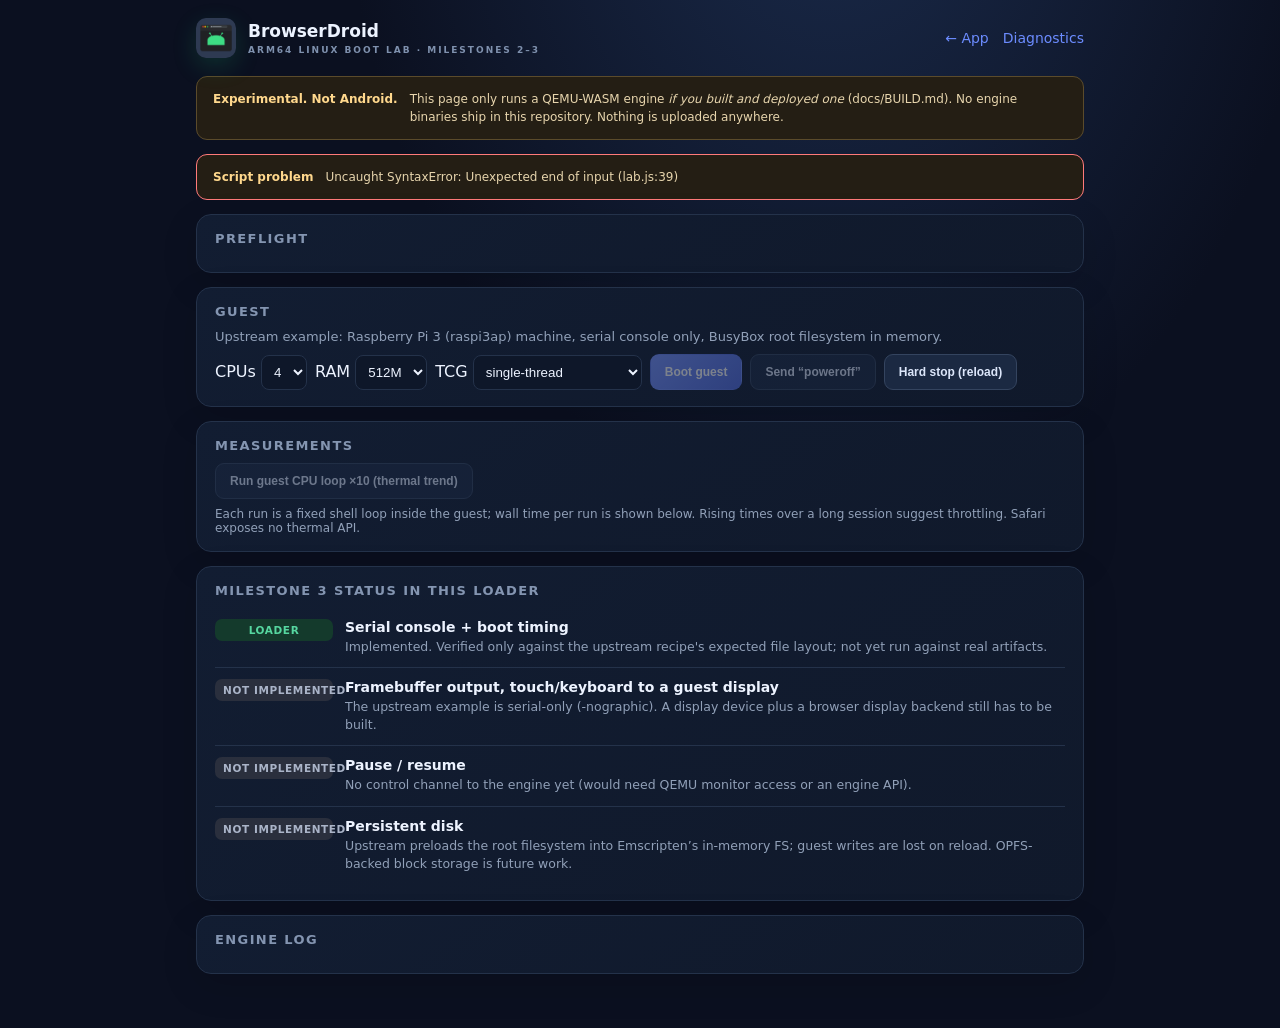
==== commit ca8a301f: "Add files via upload" ====
--- a/lab.html
+++ b/lab.html
@@ -31,8 +31,48 @@
 
     <div class="notice"><strong>Experimental. Not Android.</strong><span>This page only runs a QEMU-WASM engine <em>if you built and deployed one</em> (docs/BUILD.md). No engine binaries ship in this repository. Nothing is uploaded anywhere.</span></div>
 
-    <div id="fatal" class="notice" hidden style="border-color:#ff7a7a"><strong>Script problem</strong><span id="fatal-msg"></span></div>
+    <div id="fatal" class="notice" style="display:none;border-color:#ff7a7a"><strong>Script problem</strong><span id="fatal-msg"></span></div>
 
     <section class="panel diag-group"><h2>Preflight</h2><div id="preflight"></div></section>
 
     <section class="panel diag-group"><h2>Guest</h2>
+      <p class="legend" style="margin:0 0 8px;color:var(--muted);font-size:13px">Upstream example: Raspberry Pi 3 (raspi3ap) machine, serial console only, BusyBox root filesystem in memory.</p>
+      <div class="lab-controls">
+        <label>CPUs <select id="opt-smp"><option>1</option><option>2</option><option selected>4</option></select></label>
+        <label>RAM <select id="opt-ram"><option>256M</option><option selected>512M</option></select></label>
+        <label>TCG <select id="opt-mttcg"><option value="single" selected>single-thread</option><option value="multi">multi-thread (MTTCG)</option></select></label>
+        <button class="btn primary" id="boot-btn" disabled>Boot guest</button>
+        <button class="btn secondary" id="poweroff-btn" disabled>Send “poweroff”</button>
+        <button class="btn secondary" id="stop-btn">Hard stop (reload)</button>
+      </div>
+      <div id="terminal" style="margin-top:12px" hidden></div>
+    </section>
+
+    <section class="panel diag-group"><h2>Measurements</h2>
+      <div class="metrics" id="metrics"></div>
+      <div class="lab-controls"><button class="btn secondary" id="bench-btn" disabled>Run guest CPU loop ×10 (thermal trend)</button><span id="bench-note" style="color:var(--muted);font-size:12px">Each run is a fixed shell loop inside the guest; wall time per run is shown below. Rising times over a long session suggest throttling. Safari exposes no thermal API.</span></div>
+      <table id="bench-table" hidden><thead><tr><th>Run</th><th>Wall time</th><th>Main-thread max lag</th></tr></thead><tbody></tbody></table>
+    </section>
+
+    <section class="panel diag-group"><h2>Milestone 3 status in this loader</h2>
+      <div class="diag-row"><span class="badge s-PASS">LOADER</span><div><strong>Serial console + boot timing</strong><small>Implemented. Verified only against the upstream recipe's expected file layout; not yet run against real artifacts.</small></div></div>
+      <div class="diag-row"><span class="badge s-NA">NOT IMPLEMENTED</span><div><strong>Framebuffer output, touch/keyboard to a guest display</strong><small>The upstream example is serial-only (-nographic). A display device plus a browser display backend still has to be built.</small></div></div>
+      <div class="diag-row"><span class="badge s-NA">NOT IMPLEMENTED</span><div><strong>Pause / resume</strong><small>No control channel to the engine yet (would need QEMU monitor access or an engine API).</small></div></div>
+      <div class="diag-row"><span class="badge s-NA">NOT IMPLEMENTED</span><div><strong>Persistent disk</strong><small>Upstream preloads the root filesystem into Emscripten’s in-memory FS; guest writes are lost on reload. OPFS-backed block storage is future work.</small></div></div>
+    </section>
+
+    <section class="panel diag-group"><h2>Engine log</h2><pre id="log"></pre></section>
+  </div>
+  <script>
+  // Safari on iPad has no easy console: surface script errors on the page itself.
+  (function () {
+    var show = function (m) { var f = document.getElementById("fatal"); document.getElementById("fatal-msg").textContent = m; f.style.display = "flex"; };
+    window.addEventListener("error", function (e) { show(e.message ? e.message + " (" + (e.filename || "").split("/").pop() + ":" + e.lineno + ")" : "Failed to load " + ((e.target && (e.target.src || e.target.href)) || "a resource")); }, true);
+    window.addEventListener("unhandledrejection", function (e) { show("Unhandled error: " + (e.reason && (e.reason.message || e.reason))); });
+    setTimeout(function () { if (!window.__labLoaded) show("src/lab.js did not run within 4 s. Open /src/lab.js in the browser and check it is the latest version (it should mention parts.json)."); }, 4000);
+  })();
+</script>
+  <script type="module" src="./src/lab.js"></script>
+</body>
+<!-- END OF lab.html: if you cannot find this line at the bottom of the deployed file, the upload was cut off -->
+</html>
